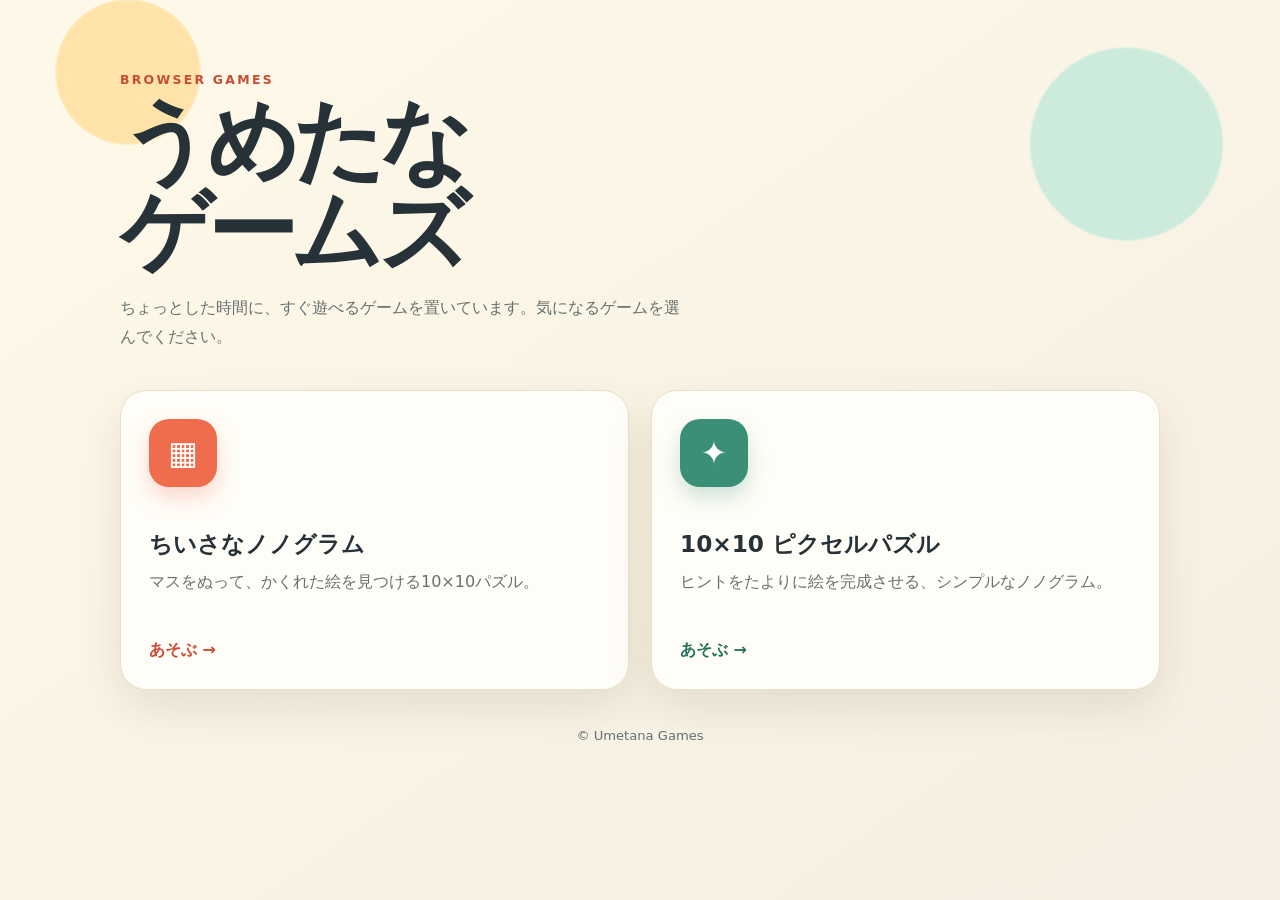
==== index.html @ c99e2f10 "Add initial HTML structure and styles for Umetana Games website" ====
<!doctype html>
<html lang="ja">
<head>
  <meta charset="utf-8">
  <meta name="viewport" content="width=device-width, initial-scale=1">
  <meta name="theme-color" content="#fff8e8">
  <meta name="description" content="うめたなのブラウザゲーム置き場です。">
  <title>うめたなゲームズ</title>
  <style>
    :root {
      color-scheme: light;
      --ink: #263238;
      --muted: #66716f;
      --paper: #fffdf7;
      --accent: #ef6c4d;
      --accent-dark: #c84d32;
      --line: #eadfca;
      --shadow: 0 18px 45px rgba(84, 62, 37, .12);
    }

    * { box-sizing: border-box; }

    body {
      margin: 0;
      min-height: 100vh;
      color: var(--ink);
      background:
        radial-gradient(circle at 10% 8%, #ffe3a8 0 5%, transparent 5.2%),
        radial-gradient(circle at 88% 16%, #ccebdc 0 7%, transparent 7.2%),
        linear-gradient(145deg, #fff9e9, #f5efe3);
      font-family: system-ui, -apple-system, "Hiragino Sans", "Yu Gothic UI", sans-serif;
    }

    main {
      width: min(1040px, calc(100% - 32px));
      margin: 0 auto;
      padding: 72px 0 80px;
    }

    header { margin-bottom: 38px; }

    .eyebrow {
      margin: 0 0 10px;
      color: var(--accent-dark);
      font-size: .78rem;
      font-weight: 800;
      letter-spacing: .18em;
      text-transform: uppercase;
    }

    h1 {
      margin: 0;
      font-size: clamp(2.4rem, 8vw, 5.6rem);
      line-height: 1;
      letter-spacing: -.06em;
    }

    .intro {
      max-width: 560px;
      margin: 18px 0 0;
      color: var(--muted);
      font-size: 1rem;
      line-height: 1.8;
    }

    .games {
      display: grid;
      grid-template-columns: repeat(auto-fit, minmax(270px, 1fr));
      gap: 22px;
    }

    .card {
      position: relative;
      display: flex;
      min-height: 300px;
      padding: 28px;
      overflow: hidden;
      color: inherit;
      background: var(--paper);
      border: 1px solid var(--line);
      border-radius: 26px;
      box-shadow: var(--shadow);
      text-decoration: none;
      transition: transform .2s ease, box-shadow .2s ease;
    }

    .card:hover,
    .card:focus-visible {
      transform: translateY(-5px);
      box-shadow: 0 24px 55px rgba(84, 62, 37, .18);
      outline: none;
    }

    .card-body {
      position: relative;
      z-index: 1;
      display: flex;
      flex-direction: column;
      align-items: flex-start;
    }

    .icon {
      display: grid;
      width: 68px;
      height: 68px;
      margin-bottom: 42px;
      place-items: center;
      color: white;
      background: var(--accent);
      border-radius: 20px;
      font-size: 2rem;
      box-shadow: 0 10px 20px rgba(239, 108, 77, .25);
    }

    .card:nth-child(2) .icon {
      background: #3a8f76;
      box-shadow: 0 10px 20px rgba(58, 143, 118, .25);
    }

    h2 { margin: 0 0 9px; font-size: 1.45rem; }

    .card p {
      margin: 0 0 24px;
      color: var(--muted);
      line-height: 1.65;
    }

    .play {
      margin-top: auto;
      color: var(--accent-dark);
      font-weight: 800;
    }

    .card:nth-child(2) .play { color: #25735e; }
    .play::after { content: " →"; }

    footer {
      margin-top: 38px;
      color: var(--muted);
      font-size: .82rem;
      text-align: center;
    }

    @media (max-width: 600px) {
      main { padding-top: 48px; }
      .card { min-height: 270px; }
    }

    @media (prefers-reduced-motion: reduce) {
      .card { transition: none; }
    }
  </style>
</head>
<body>
  <main>
    <header>
      <p class="eyebrow">Browser Games</p>
      <h1>うめたな<br>ゲームズ</h1>
      <p class="intro">ちょっとした時間に、すぐ遊べるゲームを置いています。気になるゲームを選んでください。</p>
    </header>

    <section class="games" aria-label="ゲーム一覧">
      <a class="card" href="./kids-nonogram/">
        <div class="card-body">
          <span class="icon" aria-hidden="true">▦</span>
          <h2>ちいさなノノグラム</h2>
          <p>マスをぬって、かくれた絵を見つける10×10パズル。</p>
          <span class="play">あそぶ</span>
        </div>
      </a>

      <a class="card" href="./10x10.html">
        <div class="card-body">
          <span class="icon" aria-hidden="true">✦</span>
          <h2>10×10 ピクセルパズル</h2>
          <p>ヒントをたよりに絵を完成させる、シンプルなノノグラム。</p>
          <span class="play">あそぶ</span>
        </div>
      </a>
    </section>

    <footer>© Umetana Games</footer>
  </main>
</body>
</html>
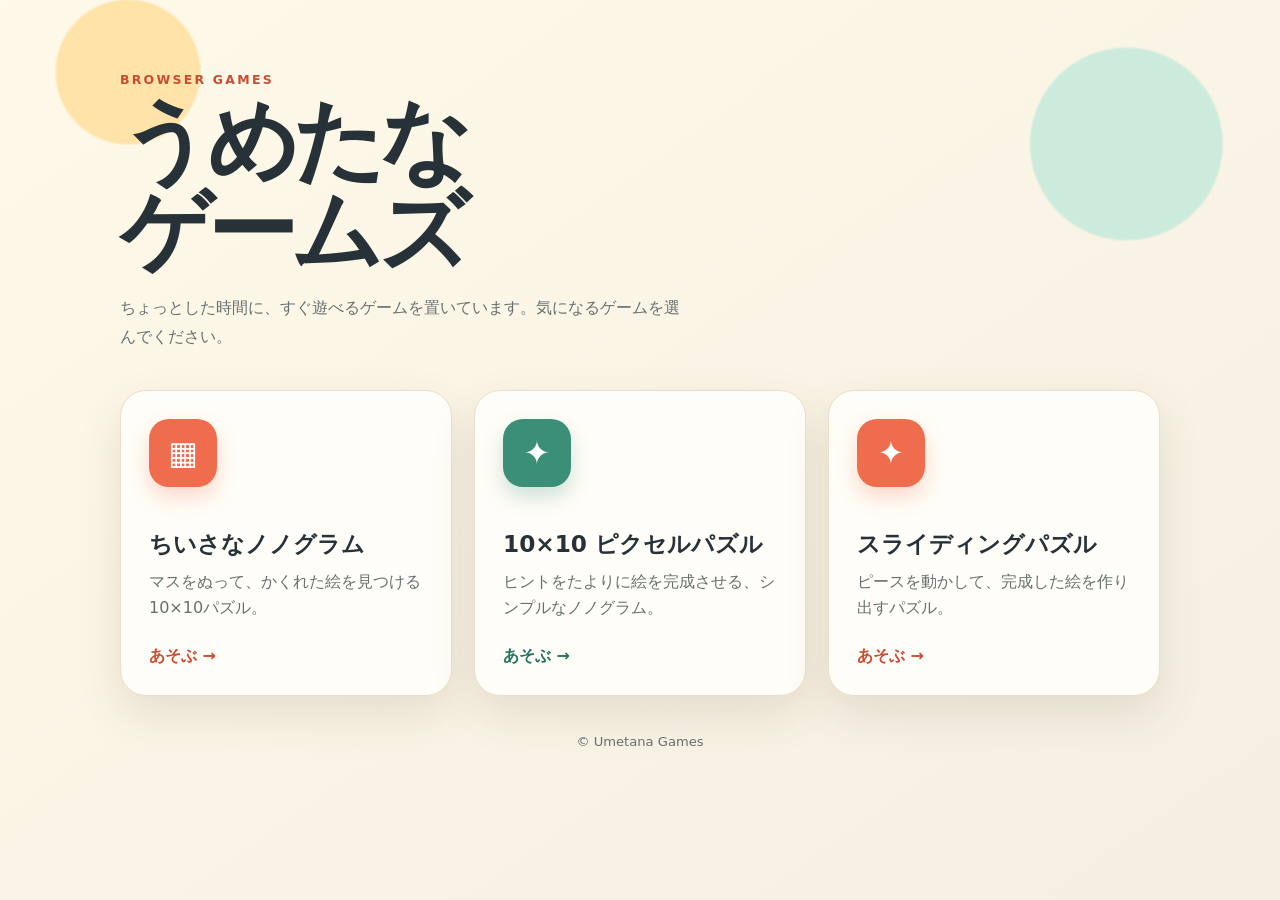
==== commit ec7162f6: "Add sliding puzzle game card to the games section" ====
--- a/index.html
+++ b/index.html
@@ -177,6 +177,15 @@
           <span class="play">あそぶ</span>
         </div>
       </a>
+
+      <a class="card" href="./sliding_puzzle_for_kids.html">
+        <div class="card-body">
+          <span class="icon" aria-hidden="true">✦</span>
+          <h2>スライディングパズル</h2>
+          <p>ピースを動かして、完成した絵を作り出すパズル。</p>
+          <span class="play">あそぶ</span>
+        </div>
+      </a>
     </section>
 
     <footer>© Umetana Games</footer>
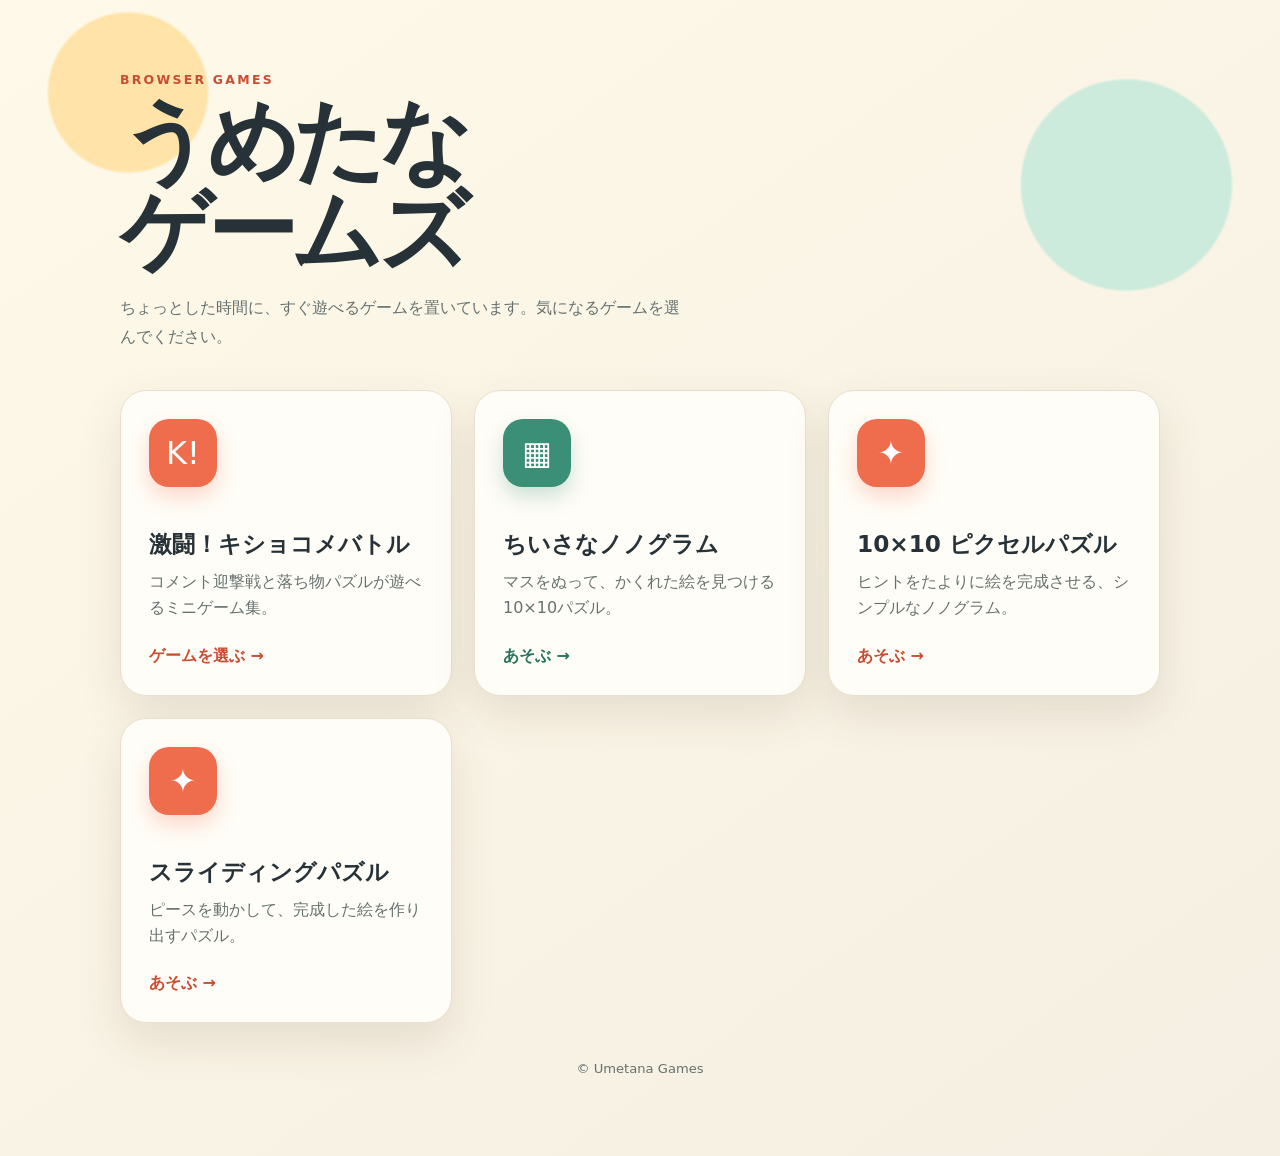
==== commit f468f07f: "Add Kishokome minigame hub" ====
--- a/index.html
+++ b/index.html
@@ -160,6 +160,14 @@
     </header>
 
     <section class="games" aria-label="ゲーム一覧">
+      <a class="card" href="./kishokome/">
+        <div class="card-body">
+          <span class="icon" aria-hidden="true">K!</span>
+          <h2>激闘！キショコメバトル</h2>
+          <p>コメント迎撃戦と落ち物パズルが遊べるミニゲーム集。</p>
+          <span class="play">ゲームを選ぶ</span>
+        </div>
+      </a>
       <a class="card" href="./kids-nonogram/">
         <div class="card-body">
           <span class="icon" aria-hidden="true">▦</span>
